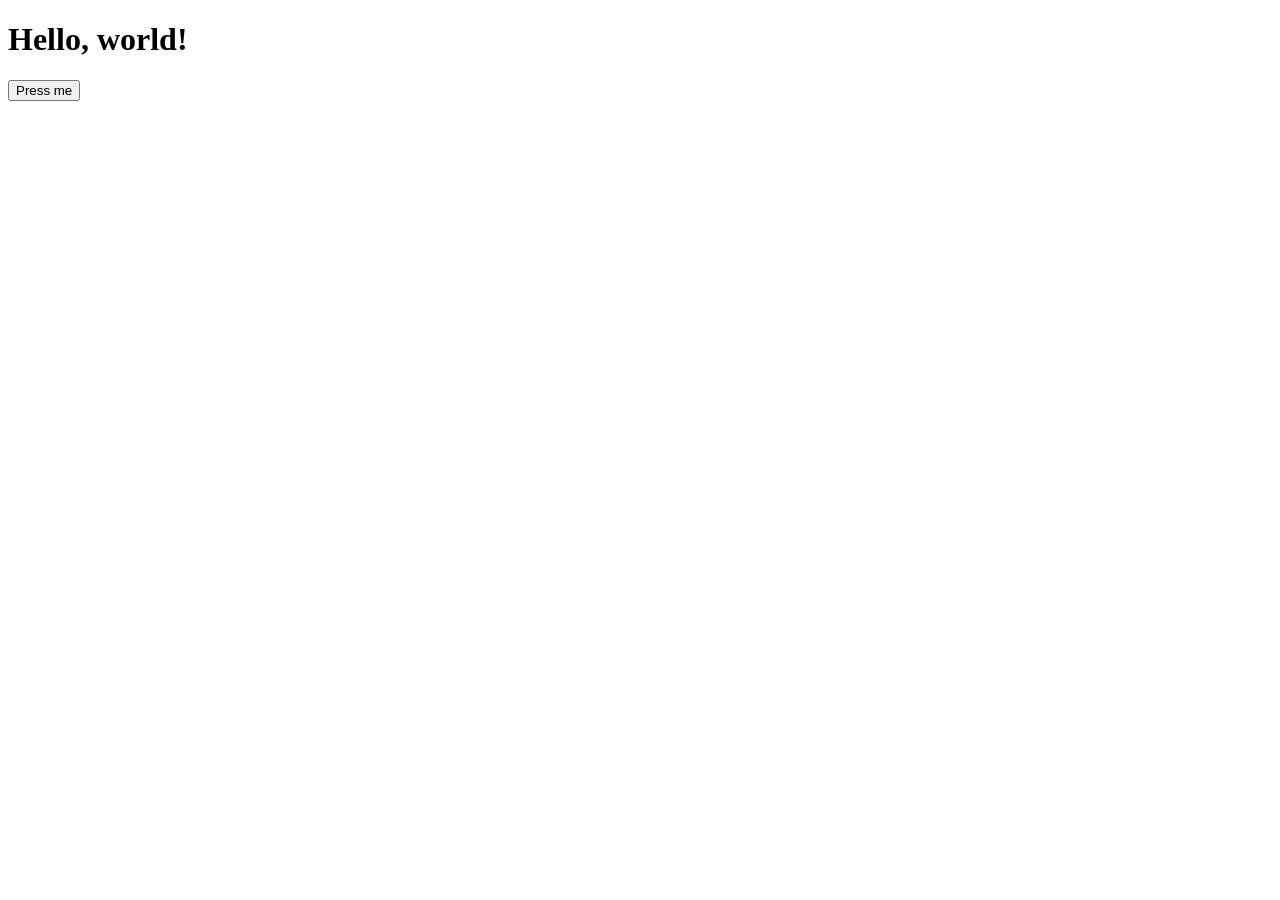
==== index.html @ cf826d20 "merge: reconcile local setup with remote main" ====
<!doctype html>
<html lang="en">
<head>
  <meta charset="UTF-8" />
  <meta name="viewport" content="width=device-width, initial-scale=1.0" />
  <title>Hello World</title>
  <link href='/style.css' rel='stylesheet'>
</head>
<body>
  <h1>Hello, world!</h1>
  <button onclick="console.log('hello');">Press me</button>
  <script defer type="text/javascript" src="/main.js"></script>
</body>
</html>
---- style.css ----
/* Add styles here */
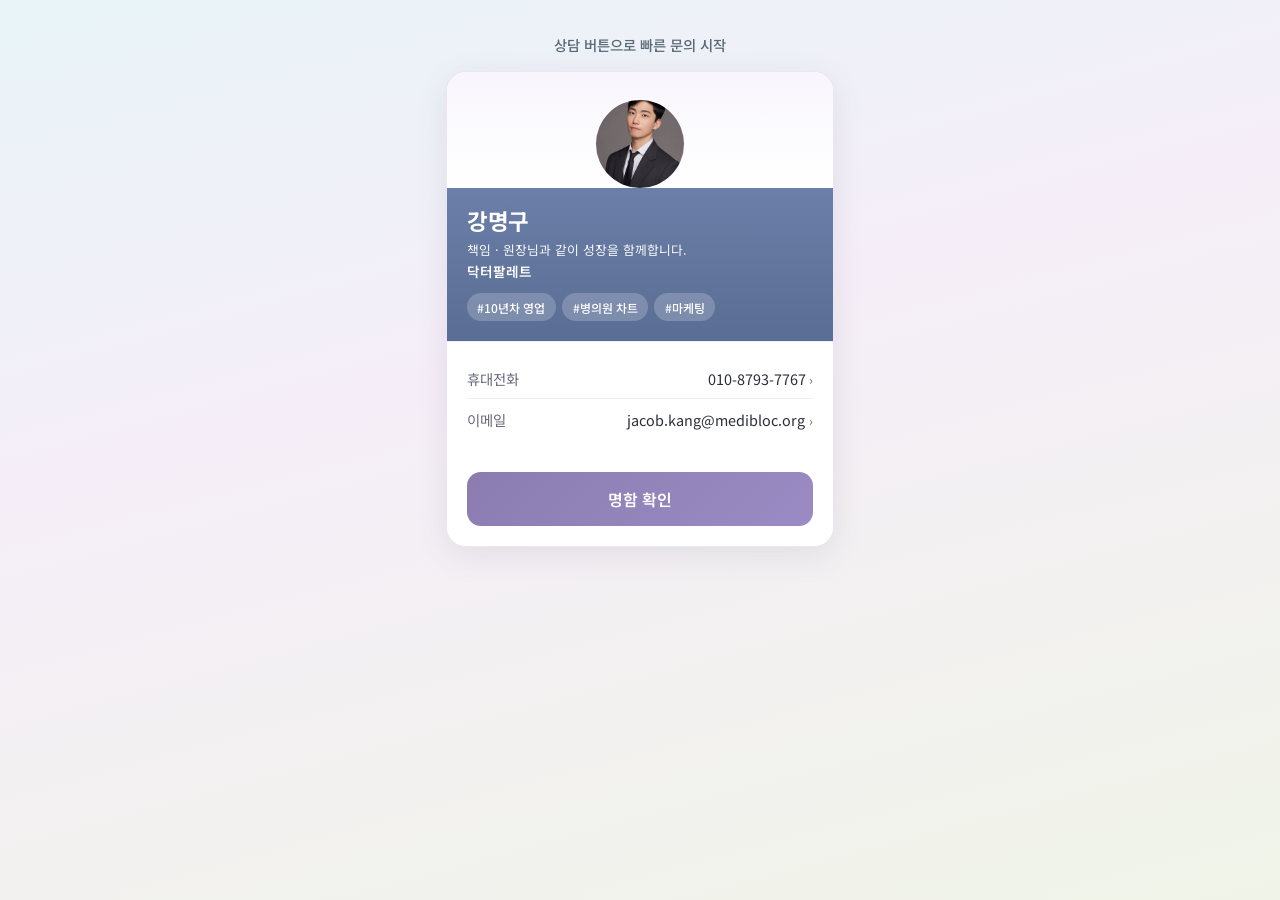
==== commit 45894261: "디지털명함" ====
--- a/index.html
+++ b/index.html
@@ -1,14 +1,227 @@
 <!doctype html>
-<html lang="en">
+<html lang="ko">
 <head>
   <meta charset="UTF-8" />
-  <meta name="viewport" content="width=device-width, initial-scale=1.0" />
-  <title>Hello World</title>
-  <link href='/style.css' rel='stylesheet'>
+  <meta name="viewport" content="width=device-width, initial-scale=1.0, maximum-scale=1.0, user-scalable=no" />
+  <meta name="theme-color" content="#7a9bb8" />
+  <title>강명구 · 디지털 명함</title>
+  <!-- 공유 시 미리보기 (카카오톡, 문자 등) -->
+  <meta property="og:type" content="website" />
+  <meta property="og:title" content="강명구 · 닥터팔레트 디지털 명함" />
+  <meta property="og:description" content="책임 · 원장님과 같이 성장을 함께합니다. 병원 클라우드 EMR 닥터팔레트" />
+  <meta property="og:image" content="" id="ogImage" />
+  <meta property="og:url" content="" id="ogUrl" />
+  <meta name="twitter:card" content="summary_large_image" />
+  <meta name="twitter:title" content="강명구 · 디지털 명함" />
+  <meta name="twitter:description" content="원장님과 같이 성장을 함께합니다. 닥터팔레트" />
+  <link rel="preconnect" href="https://fonts.googleapis.com" />
+  <link rel="preconnect" href="https://fonts.gstatic.com" crossorigin />
+  <link href="https://fonts.googleapis.com/css2?family=Noto+Sans+KR:wght@400;500;600;700&display=swap" rel="stylesheet" />
+  <link href="style.css" rel="stylesheet" />
+  <style>
+    * { box-sizing: border-box; }
+    body {
+      margin: 0;
+      min-height: 100vh;
+      min-height: 100dvh;
+      background: linear-gradient(165deg, #e8f4f8 0%, #f5eef8 40%, #f0f4e8 100%);
+      font-family: "Noto Sans KR", sans-serif;
+      padding: 0;
+      display: flex;
+      flex-direction: column;
+      align-items: center;
+      -webkit-tap-highlight-color: transparent;
+    }
+    .card-page {
+      width: 100%;
+      max-width: 420px;
+      min-height: 100vh;
+      min-height: 100dvh;
+      padding: 1.25rem 1rem 2rem;
+      display: flex;
+      flex-direction: column;
+      align-items: center;
+    }
+    .card-cta-top {
+      font-size: 0.9rem;
+      color: #5a6a76;
+      margin-bottom: 1rem;
+      text-align: center;
+      font-weight: 500;
+    }
+    .business-card {
+      display: block;
+      width: 100%;
+      background: #fff;
+      border-radius: 20px;
+      overflow: hidden;
+      box-shadow: 0 8px 32px rgba(100,90,120,0.12);
+      border: 1px solid rgba(200,180,220,0.35);
+      -webkit-tap-highlight-color: transparent;
+    }
+    .card-photo-wrap {
+      width: 100%;
+      padding: 1.75rem 1.75rem 0;
+      text-align: center;
+      background: linear-gradient(180deg, #f8f6fc 0%, #fff 100%);
+    }
+    .card-avatar {
+      width: 88px;
+      height: 88px;
+      border-radius: 50%;
+      background: linear-gradient(135deg, #e8e0f0, #e0e8f0);
+      margin: 0 auto;
+      overflow: hidden;
+      display: flex;
+      align-items: center;
+      justify-content: center;
+      font-size: 2.2rem;
+      color: #9a9ab0;
+    }
+    .card-avatar img {
+      width: 100%;
+      height: 100%;
+      object-fit: cover;
+    }
+    .card-info {
+      padding: 1rem 1.25rem 1.25rem;
+      background: linear-gradient(180deg, #6b7fa8 0%, #5a6d94 100%);
+      color: #fff;
+    }
+    .card-name {
+      font-size: 1.4rem;
+      font-weight: 700;
+      letter-spacing: -0.02em;
+      margin-bottom: 0.2rem;
+    }
+    .card-role {
+      font-size: 0.8rem;
+      opacity: 0.95;
+      margin-bottom: 0.15rem;
+    }
+    .card-company {
+      font-size: 0.85rem;
+      font-weight: 600;
+      margin-bottom: 0.75rem;
+    }
+    .card-tags {
+      display: flex;
+      flex-wrap: wrap;
+      gap: 0.4rem;
+    }
+    .card-tag {
+      padding: 0.35rem 0.65rem;
+      background: rgba(255,255,255,0.2);
+      border-radius: 999px;
+      font-size: 0.75rem;
+      font-weight: 500;
+    }
+    .card-contact {
+      padding: 1rem 1.25rem;
+      background: rgba(255,255,255,0.97);
+      border-top: 1px solid rgba(200,180,220,0.25);
+    }
+    .card-contact-row {
+      display: flex;
+      align-items: center;
+      justify-content: space-between;
+      padding: 0.6rem 0;
+      border-bottom: 1px solid rgba(0,0,0,0.06);
+      font-size: 0.9rem;
+      color: #2d2d3a;
+      text-decoration: none;
+    }
+    .card-contact-row:last-child { border-bottom: none; }
+    .card-contact-row span:first-child { color: #6a6a7e; }
+    .card-contact-row .arrow { color: #9a9ab0; font-size: 0.8rem; }
+    .card-btn-wrap {
+      padding: 1rem 1.25rem 1.25rem;
+      background: #fff;
+    }
+    .card-btn {
+      display: block;
+      width: 100%;
+      padding: 0.95rem 1rem;
+      background: linear-gradient(135deg, #8b7cb0, #9a8bc4);
+      color: #fff;
+      font-weight: 600;
+      font-size: 1rem;
+      text-align: center;
+      border-radius: 14px;
+      border: none;
+      cursor: pointer;
+      font-family: inherit;
+      text-decoration: none;
+      box-sizing: border-box;
+    }
+    .card-btn:hover { color: #fff; opacity: 0.95; }
+    .card-btn:active { opacity: 0.9; }
+  </style>
 </head>
 <body>
-  <h1>Hello, world!</h1>
-  <button onclick="console.log('hello');">Press me</button>
-  <script defer type="text/javascript" src="/main.js"></script>
+  <div class="card-page">
+    <p class="card-cta-top">상담 버튼으로 빠른 문의 시작</p>
+    <div class="business-card">
+      <div class="card-photo-wrap">
+        <div class="card-avatar"><img id="cardPhoto" src="image/profile.jpg" alt="강명구"></div>
+      </div>
+      <div class="card-info">
+        <div class="card-name">강명구</div>
+        <div class="card-role">책임 · 원장님과 같이 성장을 함께합니다.</div>
+        <div class="card-company">닥터팔레트</div>
+        <div class="card-tags">
+          <span class="card-tag">#10년차 영업</span>
+          <span class="card-tag">#병의원 차트</span>
+          <span class="card-tag">#마케팅</span>
+        </div>
+      </div>
+      <div class="card-contact">
+        <a href="tel:010-8793-7767" class="card-contact-row">
+          <span>휴대전화</span>
+          <span>010-8793-7767 <span class="arrow">›</span></span>
+        </a>
+        <a href="mailto:jacob.kang@medibloc.org" class="card-contact-row">
+          <span>이메일</span>
+          <span>jacob.kang@medibloc.org <span class="arrow">›</span></span>
+        </a>
+      </div>
+      <div class="card-btn-wrap">
+        <a href="profile.html" class="card-btn">명함 확인</a>
+      </div>
+    </div>
+  </div>
+  <script src="main.js" defer></script>
+  <script>
+    (function(){
+      var el = document.getElementById('cardPhoto');
+      if (!el) return;
+      var base = (function(){
+        var href = location.href || '';
+        var last = href.lastIndexOf('/');
+        if (last === -1) return '';
+        return href.slice(0, last + 1);
+      })();
+      var tries = [
+        'image/profile.jpg',
+        'image/profile.png',
+        'image/profile.jpeg',
+        '이미지/profile.jpg',
+        '이미지/profile.png',
+        './image/profile.jpg',
+        './이미지/profile.jpg'
+      ];
+      var idx = 0;
+      el.src = tries[0];
+      el.onerror = function(){
+        idx++;
+        if (idx < tries.length) {
+          el.src = tries[idx];
+        } else if (base) {
+          el.src = base + 'image/profile.jpg';
+          el.onerror = function(){ el.src = base + '이미지/profile.png'; };
+        }
+      };
+    })();
+  </script>
 </body>
 </html>
--- a/style.css
+++ b/style.css
@@ -1 +1,11 @@
-/* Add styles here */
+/* 디지털 명함 · 공통 스타일 */
+*,
+*::before,
+*::after {
+  box-sizing: border-box;
+}
+
+body {
+  margin: 0;
+  -webkit-font-smoothing: antialiased;
+}
